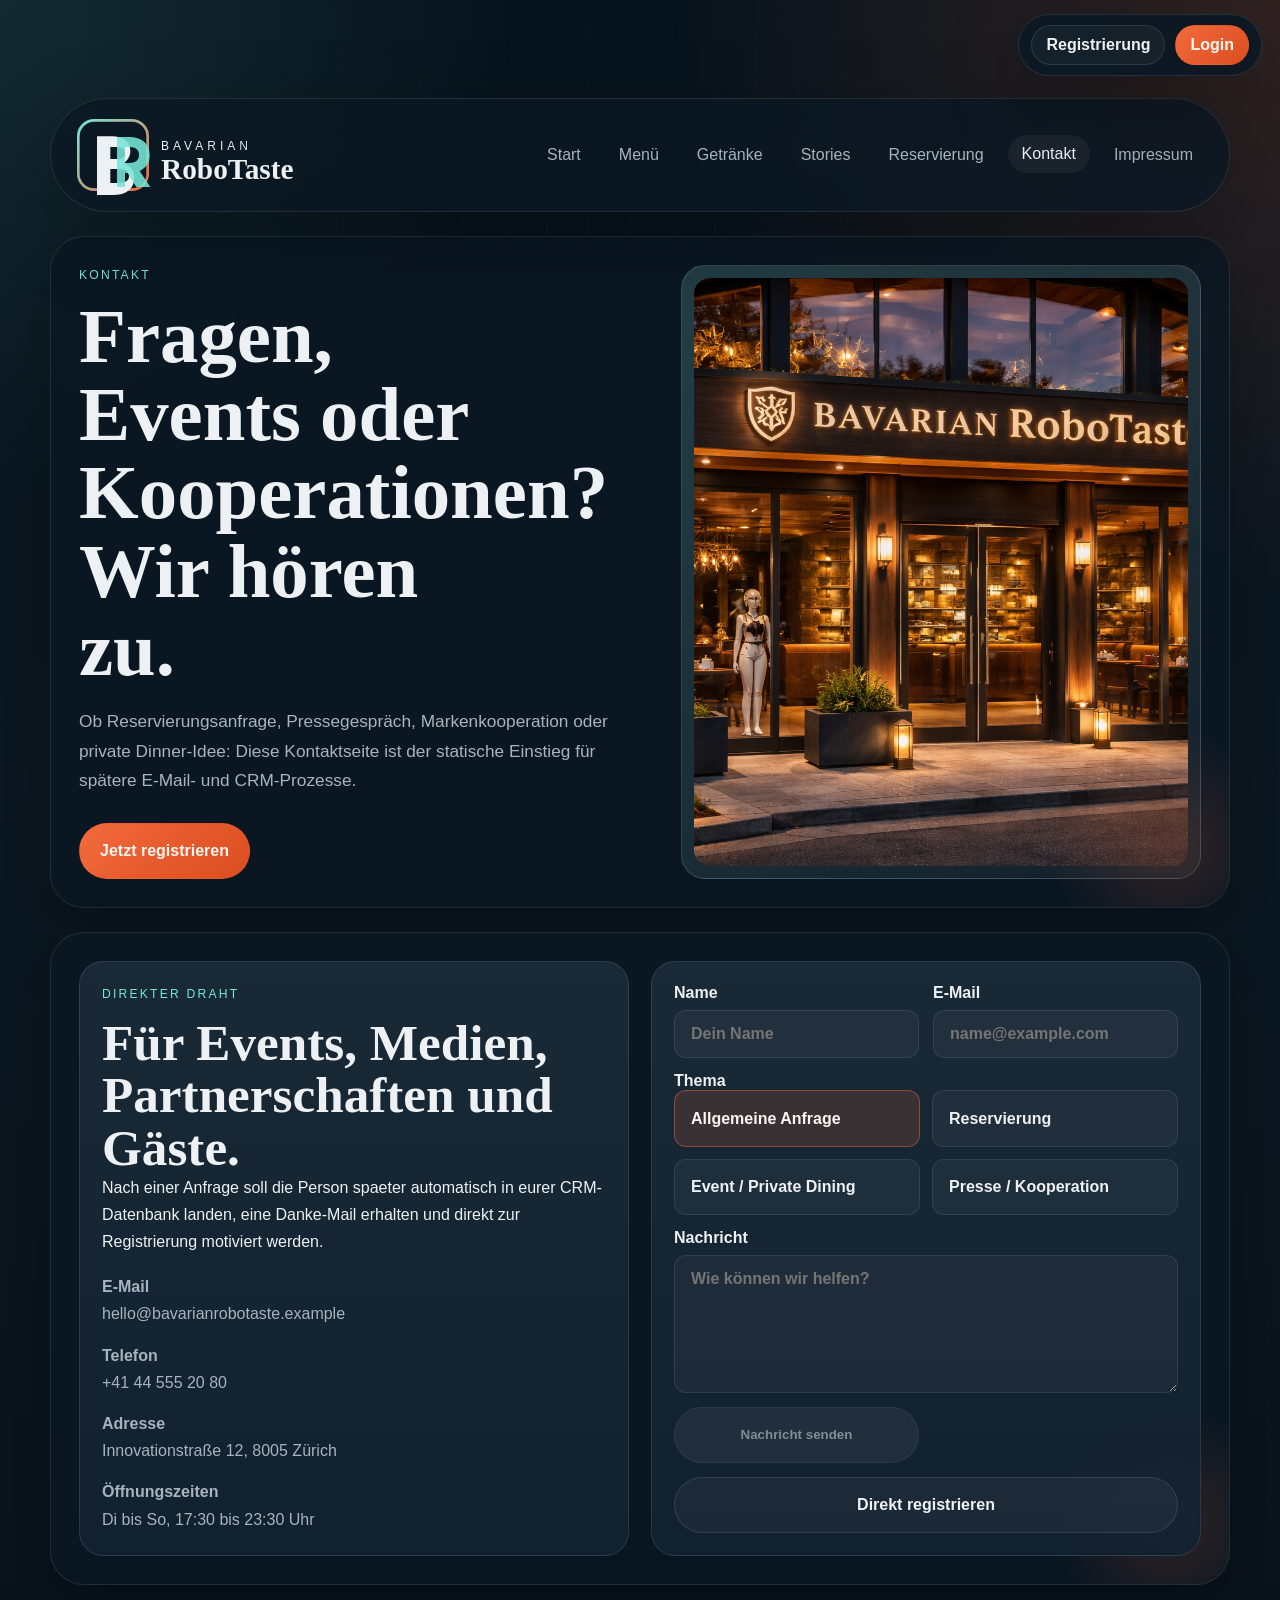
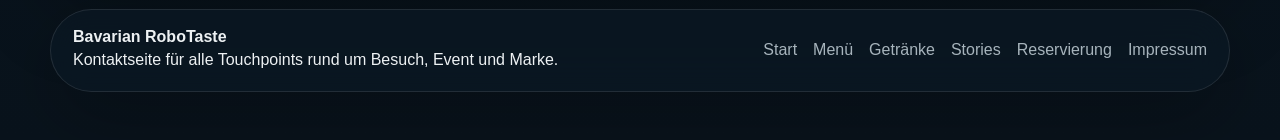
==== contact.html @ 545467db "Add restaurant web app flows and account features" ====
<!DOCTYPE html>
<html lang="de">
  <head>
    <meta charset="UTF-8" />
    <meta name="viewport" content="width=device-width, initial-scale=1.0" />
    <title>Bavarian RoboTaste | Kontakt</title>
    <meta
      name="description"
      content="Kontaktseite für Bavarian RoboTaste mit Anfrageformular, Kontaktdaten und Standortinformationen."
    />
    <link rel="stylesheet" href="styles/main.css" />
  </head>
  <body>
    <div class="site-shell">
      <header class="site-header reveal">
        <a class="brand" href="index.html">
          <img class="brand-mark" src="assets/logo/bavarian-robotaste-logo.svg" alt="Logo von Bavarian RoboTaste" />
        </a>
        <nav class="site-nav" aria-label="Hauptnavigation">
          <a href="index.html">Start</a>
          <a href="menu.html">Menü</a>
          <a href="drinks.html">Getränke</a>
          <a href="stories.html">Stories</a>
          <a href="reservation.html">Reservierung</a>
          <a class="is-active" href="contact.html">Kontakt</a>
          <a href="impressum.html">Impressum</a>
        </nav>
      </header>

      <main>
        <section class="hero hero-subpage reveal">
          <div class="hero-copy">
            <p class="eyebrow">Kontakt</p>
            <h1>Fragen, Events oder Kooperationen? Wir hören zu.</h1>
            <p class="lead">
              Ob Reservierungsanfrage, Pressegespräch, Markenkooperation oder private
              Dinner-Idee: Diese Kontaktseite ist der statische Einstieg für spätere
              E-Mail- und CRM-Prozesse.
            </p>
            <div class="hero-actions">
              <a class="button button-primary" href="register.html">Jetzt registrieren</a>
            </div>
          </div>
          <div class="hero-media glow-frame">
            <img
              src="assets/exterior/bavarian-robotaste-exterior-evening.png"
              alt="Bavarian RoboTaste bei Abendlicht"
            />
          </div>
        </section>

        <section class="section form-layout reveal">
          <div class="panel panel-copy">
            <p class="section-tag">Direkter Draht</p>
            <h2>Für Events, Medien, Partnerschaften und Gäste.</h2>
            <p>
              Nach einer Anfrage soll die Person spaeter automatisch in eurer CRM-Datenbank
              landen, eine Danke-Mail erhalten und direkt zur Registrierung motiviert werden.
            </p>
            <div class="contact-block">
              <p><strong>E-Mail</strong><br />hello@bavarianrobotaste.example</p>
              <p><strong>Telefon</strong><br />+41 44 555 20 80</p>
              <p><strong>Adresse</strong><br />Innovationstraße 12, 8005 Zürich</p>
              <p><strong>Öffnungszeiten</strong><br />Di bis So, 17:30 bis 23:30 Uhr</p>
            </div>
          </div>
          <form class="glass-form" data-contact-form novalidate>
            <div class="form-feedback field-span" data-contact-feedback aria-live="polite"></div>
            <label>
              Name
              <input type="text" name="name" placeholder="Dein Name" required />
            </label>
            <label>
              E-Mail
              <input type="email" name="email" placeholder="name@example.com" required />
            </label>
            <fieldset class="topic-group field-span">
              <legend>Thema</legend>
              <div class="topic-options">
                <label class="topic-option">
                  <input type="radio" name="topic" value="Allgemeine Anfrage" checked />
                  <span>Allgemeine Anfrage</span>
                </label>
                <label class="topic-option">
                  <input type="radio" name="topic" value="Reservierung" />
                  <span>Reservierung</span>
                </label>
                <label class="topic-option">
                  <input type="radio" name="topic" value="Event / Private Dining" />
                  <span>Event / Private Dining</span>
                </label>
                <label class="topic-option">
                  <input type="radio" name="topic" value="Presse / Kooperation" />
                  <span>Presse / Kooperation</span>
                </label>
              </div>
            </fieldset>
            <label class="field-span">
              Nachricht
              <textarea name="message" rows="6" placeholder="Wie können wir helfen?" required></textarea>
            </label>
            <button class="button button-primary" type="submit" data-contact-submit disabled>Nachricht senden</button>
            <a class="button button-secondary field-span" href="register.html">Direkt registrieren</a>
          </form>
        </section>
      </main>

      <footer class="site-footer reveal">
        <div>
          <strong>Bavarian RoboTaste</strong>
          <p>Kontaktseite für alle Touchpoints rund um Besuch, Event und Marke.</p>
        </div>
        <div class="footer-links">
          <a href="index.html">Start</a>
          <a href="menu.html">Menü</a>
          <a href="drinks.html">Getränke</a>
          <a href="stories.html">Stories</a>
          <a href="reservation.html">Reservierung</a>
          <a href="impressum.html">Impressum</a>
        </div>
      </footer>
    </div>

    <script src="scripts/main.js"></script>
  </body>
</html>
---- styles/main.css ----
:root {
  --bg: #07131c;
  --bg-soft: #0d1d29;
  --surface: rgba(11, 24, 35, 0.78);
  --surface-strong: rgba(15, 31, 45, 0.92);
  --surface-soft: rgba(255, 255, 255, 0.05);
  --text: #edf1f3;
  --muted: #a7b4bc;
  --line: rgba(255, 255, 255, 0.1);
  --accent: #f26a3d;
  --accent-soft: rgba(242, 106, 61, 0.18);
  --highlight: #77e5d8;
  --highlight-soft: rgba(119, 229, 216, 0.16);
  --shadow: 0 24px 80px rgba(0, 0, 0, 0.28);
  --radius-xl: 34px;
  --radius-lg: 24px;
  --radius-md: 18px;
  --radius-sm: 12px;
  --max-width: 1180px;
  --button-height: 56px;
}

* {
  box-sizing: border-box;
}

html {
  scroll-behavior: smooth;
}

body {
  margin: 0;
  min-height: 100vh;
  color: var(--text);
  font-family: "Trebuchet MS", "Segoe UI", sans-serif;
  background:
    radial-gradient(circle at top left, rgba(119, 229, 216, 0.11), transparent 24%),
    radial-gradient(circle at top right, rgba(242, 106, 61, 0.18), transparent 28%),
    linear-gradient(180deg, #07131c 0%, #0c1822 45%, #09131c 100%);
}

body.has-auth-rail {
  padding-top: 78px;
}

body::before {
  content: "";
  position: fixed;
  inset: 0;
  pointer-events: none;
  background-image:
    linear-gradient(rgba(255, 255, 255, 0.03) 1px, transparent 1px),
    linear-gradient(90deg, rgba(255, 255, 255, 0.03) 1px, transparent 1px);
  background-size: 42px 42px;
  mask-image: radial-gradient(circle at center, black, transparent 80%);
}

img {
  display: block;
  max-width: 100%;
}

a {
  color: inherit;
}

p {
  margin: 0;
  line-height: 1.7;
}

h1,
h2,
h3 {
  margin: 0;
  line-height: 1.02;
  font-family: Georgia, "Times New Roman", serif;
}

h1 {
  font-size: clamp(3rem, 6vw, 5.8rem);
  max-width: 11ch;
}

h2 {
  font-size: clamp(2rem, 4vw, 3.2rem);
}

h3 {
  font-size: 1.45rem;
}

.site-shell {
  width: min(calc(100% - 32px), var(--max-width));
  margin: 0 auto;
  padding: 20px 0 48px;
}

.site-header,
.hero,
.section,
.site-footer {
  border: 1px solid var(--line);
  background: var(--surface);
  backdrop-filter: blur(18px);
  box-shadow: var(--shadow);
}

.site-header,
.site-footer {
  border-radius: 999px;
}

.site-header {
  position: sticky;
  top: 14px;
  z-index: 20;
  display: flex;
  justify-content: space-between;
  align-items: center;
  gap: 20px;
  margin-bottom: 24px;
  padding: 16px 22px;
}

.brand {
  display: inline-flex;
  align-items: center;
  text-decoration: none;
  flex: 0 0 auto;
}

.brand-mark {
  width: 280px;
  height: auto;
  flex: 0 0 auto;
}

.brand-mark-large {
  width: 320px;
  height: auto;
}

.auth-rail {
  position: fixed;
  top: 14px;
  right: 18px;
  z-index: 80;
}

.auth-rail-card {
  display: flex;
  align-items: center;
  gap: 10px;
  padding: 10px 12px;
  border: 1px solid var(--line);
  border-radius: 999px;
  background: rgba(11, 24, 35, 0.92);
  backdrop-filter: blur(18px);
  box-shadow: var(--shadow);
}

.auth-rail-name {
  color: var(--text);
  font-weight: 700;
}

.auth-rail-link,
.auth-rail-button {
  display: inline-flex;
  align-items: center;
  justify-content: center;
  min-height: 40px;
  padding: 0 14px;
  border-radius: 999px;
  border: 1px solid rgba(255, 255, 255, 0.1);
  background: rgba(255, 255, 255, 0.04);
  color: var(--text);
  text-decoration: none;
  font: inherit;
  font-weight: 700;
  cursor: pointer;
}

.auth-rail-link.is-primary {
  border-color: transparent;
  background: linear-gradient(135deg, #f26a3d, #db4d1f);
  color: #fff5f0;
}

.auth-rail-button {
  background: rgba(255, 255, 255, 0.05);
}

.site-nav {
  display: flex;
  flex-wrap: wrap;
  gap: 10px;
}

.site-nav a,
.footer-links a {
  text-decoration: none;
}

.site-nav a {
  padding: 10px 14px;
  border-radius: 999px;
  color: var(--muted);
  transition: background-color 180ms ease, color 180ms ease, transform 180ms ease;
}

.site-nav a:hover,
.site-nav a.is-active {
  background: var(--surface-soft);
  color: var(--text);
  transform: translateY(-1px);
}

.hero,
.section {
  position: relative;
  overflow: hidden;
  border-radius: var(--radius-xl);
}

.hero {
  display: grid;
  grid-template-columns: 1.05fr 0.95fr;
  gap: 28px;
  min-height: 72vh;
  padding: 28px;
}

.hero-subpage-menu {
  grid-template-columns: 1fr 0.9fr;
  min-height: 68vh;
}

.hero-subpage-drinks {
  grid-template-columns: 1.08fr 0.82fr;
  min-height: 68vh;
}

.hero-home::after,
.hero-subpage::after,
.section::after {
  content: "";
  position: absolute;
  inset: auto -60px -60px auto;
  width: 240px;
  height: 240px;
  border-radius: 50%;
  background: radial-gradient(circle, rgba(242, 106, 61, 0.16), transparent 70%);
  pointer-events: none;
}

.hero-copy,
.hero-note,
.panel,
.feature-card,
.dish-card,
.story-panel,
.testimonial-card,
.legal-card,
.menu-item,
.glass-form,
.visual-card,
.quote-side,
.cta-panel,
.contact-block {
  position: relative;
  z-index: 1;
}

.hero-copy {
  align-self: center;
}

.lead {
  max-width: 62ch;
  margin-top: 18px;
  color: var(--muted);
  font-size: 1.08rem;
}

.eyebrow,
.section-tag,
.card-kicker {
  margin-bottom: 12px;
  color: var(--highlight);
  font-size: 0.76rem;
  letter-spacing: 0.18em;
  text-transform: uppercase;
}

.hero-actions,
.section-actions,
.cta-actions {
  display: flex;
  flex-wrap: wrap;
  gap: 14px;
}

.hero-actions {
  margin-top: 28px;
}

.button {
  display: inline-flex;
  align-items: center;
  justify-content: center;
  min-height: var(--button-height);
  padding: 0 20px;
  border-radius: 999px;
  border: 1px solid transparent;
  text-decoration: none;
  font-weight: 700;
  cursor: pointer;
  transition: transform 180ms ease, background-color 180ms ease, border-color 180ms ease;
}

.button:hover {
  transform: translateY(-2px);
}

.button:disabled {
  cursor: not-allowed;
  transform: none;
  color: rgba(237, 241, 243, 0.68);
  background: rgba(255, 255, 255, 0.08);
  border-color: rgba(255, 255, 255, 0.08);
  box-shadow: none;
}

.button-primary {
  color: #fff5f0;
  background: linear-gradient(135deg, #f26a3d, #db4d1f);
}

.button-secondary {
  border-color: var(--line);
  background: rgba(255, 255, 255, 0.04);
  color: var(--text);
}

.button-primary:disabled,
.button-secondary:disabled,
.button:disabled:hover {
  color: rgba(237, 241, 243, 0.68);
  background: rgba(255, 255, 255, 0.08);
  border-color: rgba(255, 255, 255, 0.08);
  transform: none;
  box-shadow: none;
  opacity: 0.72;
}

.stat-row,
.detail-list {
  margin: 28px 0 0;
  padding: 0;
  list-style: none;
}

.stat-row {
  display: flex;
  flex-wrap: wrap;
  gap: 22px;
}

.stat-row li {
  display: grid;
  gap: 4px;
}

.stat-row strong {
  font-size: 1.5rem;
}

.stat-row span,
.detail-list li,
.contact-block,
.testimonial-meta {
  color: var(--muted);
}

.hero-media,
.panel-visual,
.visual-card,
.quote-side {
  min-height: 100%;
}

.hero-media img,
.panel-visual img,
.visual-card img,
.quote-side img,
.dish-card-feature img,
.testimonial-card img {
  width: 100%;
  height: 100%;
  object-fit: cover;
}

.hero-media-menu img {
  object-position: center 39%;
}

.glow-frame,
.panel,
.feature-card,
.dish-card,
.story-panel,
.testimonial-card,
.legal-card,
.menu-item,
.glass-form,
.visual-card,
.quote-side,
.hero-note {
  border: 1px solid var(--line);
  border-radius: var(--radius-lg);
  background:
    linear-gradient(180deg, rgba(255, 255, 255, 0.05), rgba(255, 255, 255, 0.02)),
    var(--surface-strong);
}

.glow-frame {
  padding: 12px;
  background:
    linear-gradient(135deg, var(--highlight-soft), rgba(255, 255, 255, 0.02)),
    linear-gradient(180deg, rgba(255, 255, 255, 0.04), rgba(255, 255, 255, 0.02));
  border: 1px solid rgba(255, 255, 255, 0.14);
  border-radius: var(--radius-lg);
}

.glow-frame img {
  border-radius: calc(var(--radius-lg) - 8px);
  min-height: 100%;
}

.section {
  margin-top: 24px;
  padding: 28px;
}

.intro-grid,
.split-visual,
.form-layout,
.quote-banner,
.cta-panel {
  display: grid;
  grid-template-columns: 1fr 1fr;
  gap: 22px;
}

.section-stack {
  display: grid;
  gap: 24px;
}

.section-heading {
  max-width: 760px;
  display: grid;
  gap: 14px;
  margin-bottom: 8px;
}

.panel,
.feature-card,
.story-panel,
.testimonial-card,
.legal-card,
.menu-item {
  padding: 22px;
}

.feature-grid,
.menu-preview-grid,
.testimonial-grid,
.legal-grid {
  display: grid;
  gap: 18px;
}

.feature-grid {
  grid-template-columns: repeat(3, minmax(0, 1fr));
}

.menu-preview-grid {
  grid-template-columns: 1.2fr 1fr 1fr;
}

.dish-card-feature {
  grid-row: span 2;
  overflow: hidden;
  padding: 0;
}

.dish-card:not(.dish-card-feature) {
  overflow: hidden;
}

.dish-card:not(.dish-card-feature) img {
  width: 100%;
  aspect-ratio: 16 / 10;
  object-fit: cover;
  border-bottom: 1px solid var(--line);
}

.dish-trigger {
  cursor: pointer;
  transition: transform 180ms ease, border-color 180ms ease, box-shadow 180ms ease;
}

.dish-trigger:hover,
.dish-trigger:focus-visible {
  transform: translateY(-6px) scale(1.01);
  border-color: rgba(119, 229, 216, 0.34);
  box-shadow: 0 24px 44px rgba(0, 0, 0, 0.28);
  outline: none;
}

.dish-copy {
  display: grid;
  gap: 10px;
  padding: 20px;
}

.price-tag {
  display: inline-flex;
  align-items: center;
  width: fit-content;
  min-height: 34px;
  padding: 0 12px;
  border-radius: 999px;
  background: var(--accent-soft);
  color: #ffd9cd;
  font-weight: 700;
}

.story-band,
.legal-grid {
  grid-template-columns: repeat(2, minmax(0, 1fr));
}

.testimonial-grid {
  grid-template-columns: repeat(3, minmax(0, 1fr));
}

.testimonial-card {
  display: grid;
  gap: 16px;
}

.testimonial-card img {
  aspect-ratio: 4 / 5;
  border-radius: var(--radius-md);
}

blockquote {
  margin: 0;
  font-size: 1.08rem;
  line-height: 1.7;
}

.quote-side img {
  aspect-ratio: 4 / 5;
  object-fit: cover;
  border-radius: var(--radius-md);
}

.drinks-hero-visual {
  display: grid;
  align-items: stretch;
}

.drinks-hero-visual-card {
  display: grid;
  gap: 14px;
  padding: 20px;
  border: 1px solid var(--line);
  border-radius: var(--radius-lg);
  background:
    linear-gradient(180deg, rgba(255, 255, 255, 0.05), rgba(255, 255, 255, 0.02)),
    var(--surface-strong);
}

.drinks-hero-visual-card--tall {
  grid-template-rows: 1fr;
  height: 100%;
  min-height: 100%;
}

.drinks-hero-visual-card img {
  width: 100%;
  height: 100%;
  min-height: 560px;
  aspect-ratio: 4 / 5.2;
  object-fit: cover;
  object-position: center;
  border-radius: var(--radius-md);
}

.menu-section {
  display: grid;
  gap: 22px;
}

.menu-list {
  display: grid;
  gap: 16px;
}

.menu-item {
  display: grid;
  grid-template-columns: 136px 1fr auto;
  align-items: center;
  gap: 22px;
}

.menu-item-media {
  width: 136px;
  height: 104px;
  object-fit: cover;
  border-radius: var(--radius-sm);
  flex: 0 0 auto;
  transition: transform 220ms ease, box-shadow 220ms ease;
}

.menu-item:hover .menu-item-media,
.menu-item:focus-visible .menu-item-media {
  transform: scale(1.08);
  box-shadow: 0 16px 28px rgba(0, 0, 0, 0.26);
}

.menu-item > div {
  display: grid;
  gap: 6px;
  justify-items: end;
  text-align: right;
}

.drink-item {
  grid-template-columns: minmax(220px, 280px) 1fr auto;
  align-items: start;
}

.drink-name {
  align-self: start;
  text-align: left;
}

.drink-description {
  margin: 0;
  align-self: center;
  text-align: left;
  color: var(--muted);
}

.menu-item-featured {
  border-color: rgba(119, 229, 216, 0.28);
  box-shadow: inset 0 0 0 1px rgba(119, 229, 216, 0.08);
}

.glass-form {
  display: grid;
  grid-template-columns: repeat(2, minmax(0, 1fr));
  gap: 14px;
  padding: 22px;
}

.glass-form label {
  display: grid;
  gap: 8px;
  font-weight: 600;
}

.topic-group {
  display: grid;
  gap: 12px;
  margin: 0;
  padding: 0;
  border: 0;
}

.topic-group legend {
  padding: 0;
  font-weight: 600;
}

.topic-options {
  display: grid;
  grid-template-columns: repeat(2, minmax(0, 1fr));
  gap: 12px;
}

.topic-option {
  position: relative;
  display: block;
  cursor: pointer;
}

.topic-option input {
  position: absolute;
  inset: 0;
  opacity: 0;
  cursor: pointer;
}

.topic-option span {
  display: flex;
  align-items: center;
  min-height: 56px;
  padding: 0 16px;
  border: 1px solid rgba(255, 255, 255, 0.09);
  border-radius: var(--radius-sm);
  background: rgba(255, 255, 255, 0.04);
  color: var(--text);
  font-weight: 600;
  transition: border-color 180ms ease, background-color 180ms ease, transform 180ms ease;
}

.topic-option:hover span {
  border-color: rgba(119, 229, 216, 0.28);
  transform: translateY(-1px);
}

.topic-option input:checked + span {
  border-color: rgba(242, 106, 61, 0.45);
  background: rgba(242, 106, 61, 0.16);
  color: #fff5f0;
}

.field-span {
  grid-column: 1 / -1;
}

.glass-form input,
.glass-form select,
.glass-form textarea {
  width: 100%;
  padding: 14px 16px;
  color: var(--text);
  font: inherit;
  background: rgba(255, 255, 255, 0.04);
  border: 1px solid rgba(255, 255, 255, 0.09);
  border-radius: var(--radius-sm);
}

.glass-form select {
  color-scheme: dark;
}

.glass-form select option {
  color: var(--text);
  background: #162432;
}

.form-feedback {
  display: none;
  padding: 14px 16px;
  border: 1px solid var(--line);
  border-radius: var(--radius-sm);
  background: rgba(255, 255, 255, 0.04);
}

.form-feedback.is-visible {
  display: block;
}

.form-feedback.is-success {
  border-color: rgba(119, 229, 216, 0.34);
  background: rgba(119, 229, 216, 0.12);
  color: #d6fffa;
}

.form-feedback.is-error {
  border-color: rgba(242, 106, 61, 0.4);
  background: rgba(242, 106, 61, 0.12);
  color: #ffd9cd;
}

.glass-form textarea {
  resize: vertical;
}

.contact-block {
  display: grid;
  gap: 14px;
  margin-top: 18px;
}

.registration-shell {
  display: grid;
  grid-template-columns: 0.92fr 1.08fr;
  gap: 22px;
}

.registration-copy,
.registration-panel {
  height: 100%;
}

.registration-copy {
  display: grid;
  align-content: start;
  gap: 16px;
}

.registration-copy-story {
  display: grid;
  grid-template-columns: minmax(0, 1fr) 220px;
  gap: 18px;
  align-items: end;
}

.registration-copy-text {
  display: grid;
  gap: 16px;
}

.registration-visual {
  overflow: hidden;
  border: 1px solid var(--line);
  border-radius: var(--radius-lg);
  background: rgba(255, 255, 255, 0.03);
}

.registration-visual img {
  width: 100%;
  aspect-ratio: 4 / 4.6;
  object-fit: cover;
  object-position: center;
}

.registration-flow {
  display: grid;
  gap: 16px;
}

.registration-steps {
  display: grid;
  grid-template-columns: repeat(3, minmax(0, 1fr));
  gap: 12px;
}

.registration-step {
  display: grid;
  gap: 8px;
  padding: 16px 18px;
  border: 1px solid var(--line);
  border-radius: var(--radius-md);
  background: rgba(255, 255, 255, 0.03);
  color: var(--muted);
}

.registration-step span {
  display: inline-flex;
  align-items: center;
  justify-content: center;
  width: 34px;
  height: 34px;
  border-radius: 999px;
  border: 1px solid var(--line);
  font-weight: 700;
}

.registration-step.is-active {
  color: var(--text);
  border-color: rgba(119, 229, 216, 0.3);
  background:
    linear-gradient(180deg, rgba(119, 229, 216, 0.1), rgba(255, 255, 255, 0.03)),
    var(--surface-strong);
}

.registration-step.is-active span {
  border-color: rgba(119, 229, 216, 0.34);
  background: rgba(119, 229, 216, 0.14);
}

.registration-panel {
  display: grid;
  gap: 18px;
}

.registration-stage {
  display: grid;
  gap: 14px;
}

.registration-stage[hidden] {
  display: none;
}

.registration-intro {
  color: var(--muted);
}

.registration-form {
  grid-template-columns: repeat(2, minmax(0, 1fr));
}

.registration-status {
  display: none;
  padding: 14px 16px;
  border: 1px solid var(--line);
  border-radius: var(--radius-sm);
  background: rgba(255, 255, 255, 0.04);
}

.registration-status.is-visible {
  display: block;
}

.registration-status.is-error {
  border-color: rgba(242, 106, 61, 0.4);
  background: rgba(242, 106, 61, 0.12);
  color: #ffd9cd;
}

.registration-status.is-success {
  border-color: rgba(119, 229, 216, 0.34);
  background: rgba(119, 229, 216, 0.12);
  color: #d6fffa;
}

.registration-actions {
  display: flex;
  flex-wrap: wrap;
  gap: 12px;
}

.verification-note,
.mail-template-preview,
.success-card,
.success-summary {
  padding: 18px;
  border: 1px solid var(--line);
  border-radius: var(--radius-md);
  background: rgba(255, 255, 255, 0.03);
}

.verification-note[hidden] {
  display: none;
}

.mail-template-preview {
  display: grid;
  gap: 16px;
  color: var(--muted);
}

.success-card {
  display: grid;
  gap: 16px;
}

.success-summary {
  color: var(--muted);
}

.registration-disclaimer {
  padding: 24px;
  text-align: center;
  color: var(--muted);
  font-size: 1.02rem;
}

.account-shell {
  display: grid;
  grid-template-columns: 0.86fr 1.14fr;
  gap: 22px;
}

.account-copy,
.account-panel {
  height: 100%;
}

.account-copy {
  display: grid;
  align-content: start;
  gap: 16px;
}

.account-stack {
  display: grid;
  gap: 22px;
}

.account-panel {
  display: grid;
  gap: 16px;
}

.account-form {
  grid-template-columns: repeat(2, minmax(0, 1fr));
}

.hero-note {
  align-self: end;
  padding: 22px;
}

.detail-list {
  display: grid;
  gap: 10px;
}

.site-footer {
  display: flex;
  justify-content: space-between;
  align-items: center;
  gap: 18px;
  margin-top: 24px;
  padding: 18px 22px;
}

.footer-links {
  display: flex;
  flex-wrap: wrap;
  gap: 16px;
  color: var(--muted);
}

.dish-modal[hidden] {
  display: none;
}

.dish-modal {
  position: fixed;
  inset: 0;
  z-index: 60;
}

.dish-modal-backdrop {
  position: absolute;
  inset: 0;
  background: rgba(4, 10, 16, 0.76);
  backdrop-filter: blur(10px);
}

.dish-modal-panel {
  position: relative;
  z-index: 1;
  width: min(calc(100% - 24px), 860px);
  margin: 8vh auto 0;
  padding: 28px;
  border: 1px solid var(--line);
  border-radius: var(--radius-xl);
  background:
    radial-gradient(circle at top left, rgba(119, 229, 216, 0.08), transparent 28%),
    radial-gradient(circle at bottom right, rgba(242, 106, 61, 0.12), transparent 30%),
    var(--surface-strong);
  box-shadow: var(--shadow);
}

.dish-modal-hero {
  display: grid;
  grid-template-columns: 1.1fr 0.9fr;
  gap: 22px;
  align-items: start;
}

.dish-modal-head {
  display: grid;
  align-content: start;
  gap: 12px;
}

.dish-modal-image-wrap {
  overflow: hidden;
  min-height: 260px;
  border-radius: calc(var(--radius-xl) - 8px);
  border: 1px solid rgba(255, 255, 255, 0.08);
  background: rgba(255, 255, 255, 0.03);
}

.dish-modal-image-button {
  position: relative;
  width: 100%;
  height: 100%;
  min-height: 260px;
  padding: 0;
  border: 0;
  background: transparent;
  cursor: zoom-in;
}

.dish-modal-image-icon {
  position: absolute;
  top: 14px;
  right: 14px;
  z-index: 1;
  padding: 6px 10px;
  border: 1px solid rgba(255, 255, 255, 0.18);
  border-radius: 999px;
  background: rgba(7, 19, 28, 0.72);
  color: var(--text);
  font-weight: 700;
  letter-spacing: 0.08em;
}

.dish-modal-image {
  width: 100%;
  height: 100%;
  min-height: 260px;
  object-fit: cover;
  transition: transform 220ms ease;
}

.dish-modal-image-button:hover .dish-modal-image,
.dish-modal-image-button:focus-visible .dish-modal-image {
  transform: scale(1.06);
}

.image-lightbox[hidden] {
  display: none;
}

.image-lightbox {
  position: fixed;
  inset: 0;
  z-index: 80;
}

.image-lightbox-backdrop {
  position: absolute;
  inset: 0;
  background: rgba(4, 10, 16, 0.88);
  backdrop-filter: blur(10px);
}

.image-lightbox-panel {
  position: relative;
  z-index: 1;
  width: min(calc(100% - 24px), 1200px);
  margin: 4vh auto 0;
  padding: 18px;
  border: 1px solid var(--line);
  border-radius: var(--radius-xl);
  background: var(--surface-strong);
  box-shadow: var(--shadow);
}

.image-lightbox-image {
  width: 100%;
  max-height: 84vh;
  object-fit: contain;
}

.dish-modal-close {
  position: absolute;
  top: 14px;
  right: 14px;
  width: 42px;
  height: 42px;
  border: 1px solid var(--line);
  border-radius: 999px;
  background: rgba(255, 255, 255, 0.05);
  color: var(--text);
  font: inherit;
  font-size: 1.4rem;
  cursor: pointer;
}

.dish-modal-copy {
  margin-top: 16px;
  color: var(--muted);
  font-size: 1.04rem;
}

.dish-modal-meta {
  display: grid;
  grid-template-columns: 1.1fr 0.9fr;
  gap: 20px;
  margin-top: 22px;
}

.dish-modal-meta h3 {
  margin-bottom: 10px;
}

.dish-modal-meta > div,
.dish-modal-quote {
  padding: 18px;
  border: 1px solid var(--line);
  border-radius: var(--radius-lg);
  background: rgba(255, 255, 255, 0.03);
}

.dish-modal-meta > div {
  display: grid;
  gap: 10px;
}

.dish-modal-quote footer {
  margin-top: 14px;
  color: var(--highlight);
  font-size: 0.95rem;
}

.reveal {
  opacity: 0;
  transform: translateY(24px);
  transition: opacity 480ms ease, transform 480ms ease;
}

.reveal.is-visible {
  opacity: 1;
  transform: translateY(0);
}

@media (max-width: 980px) {
  .hero,
  .intro-grid,
  .split-visual,
  .form-layout,
  .quote-banner,
  .cta-panel,
  .feature-grid,
  .menu-preview-grid,
  .drinks-hero-visual,
  .testimonial-grid,
  .story-band,
  .legal-grid,
  .registration-shell,
  .account-shell,
  .account-form,
  .registration-steps,
  .dish-modal-hero,
  .dish-modal-meta,
  .glass-form {
    grid-template-columns: 1fr;
  }

  .topic-options {
    grid-template-columns: 1fr;
  }

  .registration-copy-story {
    grid-template-columns: 1fr;
  }

  .hero {
    min-height: unset;
  }

  .dish-card-feature {
    grid-row: auto;
  }

  .site-header,
  .site-footer,
  .menu-item {
    border-radius: 28px;
  }
}

@media (max-width: 720px) {
  .site-shell {
    width: min(calc(100% - 20px), var(--max-width));
    padding-top: 10px;
  }

  .auth-rail {
    right: 10px;
    left: 10px;
  }

  .auth-rail-card {
    justify-content: flex-end;
    flex-wrap: wrap;
  }

  .site-header,
  .site-footer {
    align-items: flex-start;
    flex-direction: column;
  }

  .brand-mark-large {
    width: 250px;
  }

  .hero,
  .section {
    padding: 20px;
  }

  h1 {
    max-width: 100%;
  }

  .menu-item {
    grid-template-columns: 1fr;
    justify-items: stretch;
  }

  .drink-item {
    grid-template-columns: 1fr;
  }

  .menu-item-media {
    width: 100%;
    height: 220px;
  }

  .menu-item > div {
    justify-items: start;
    text-align: left;
  }
}
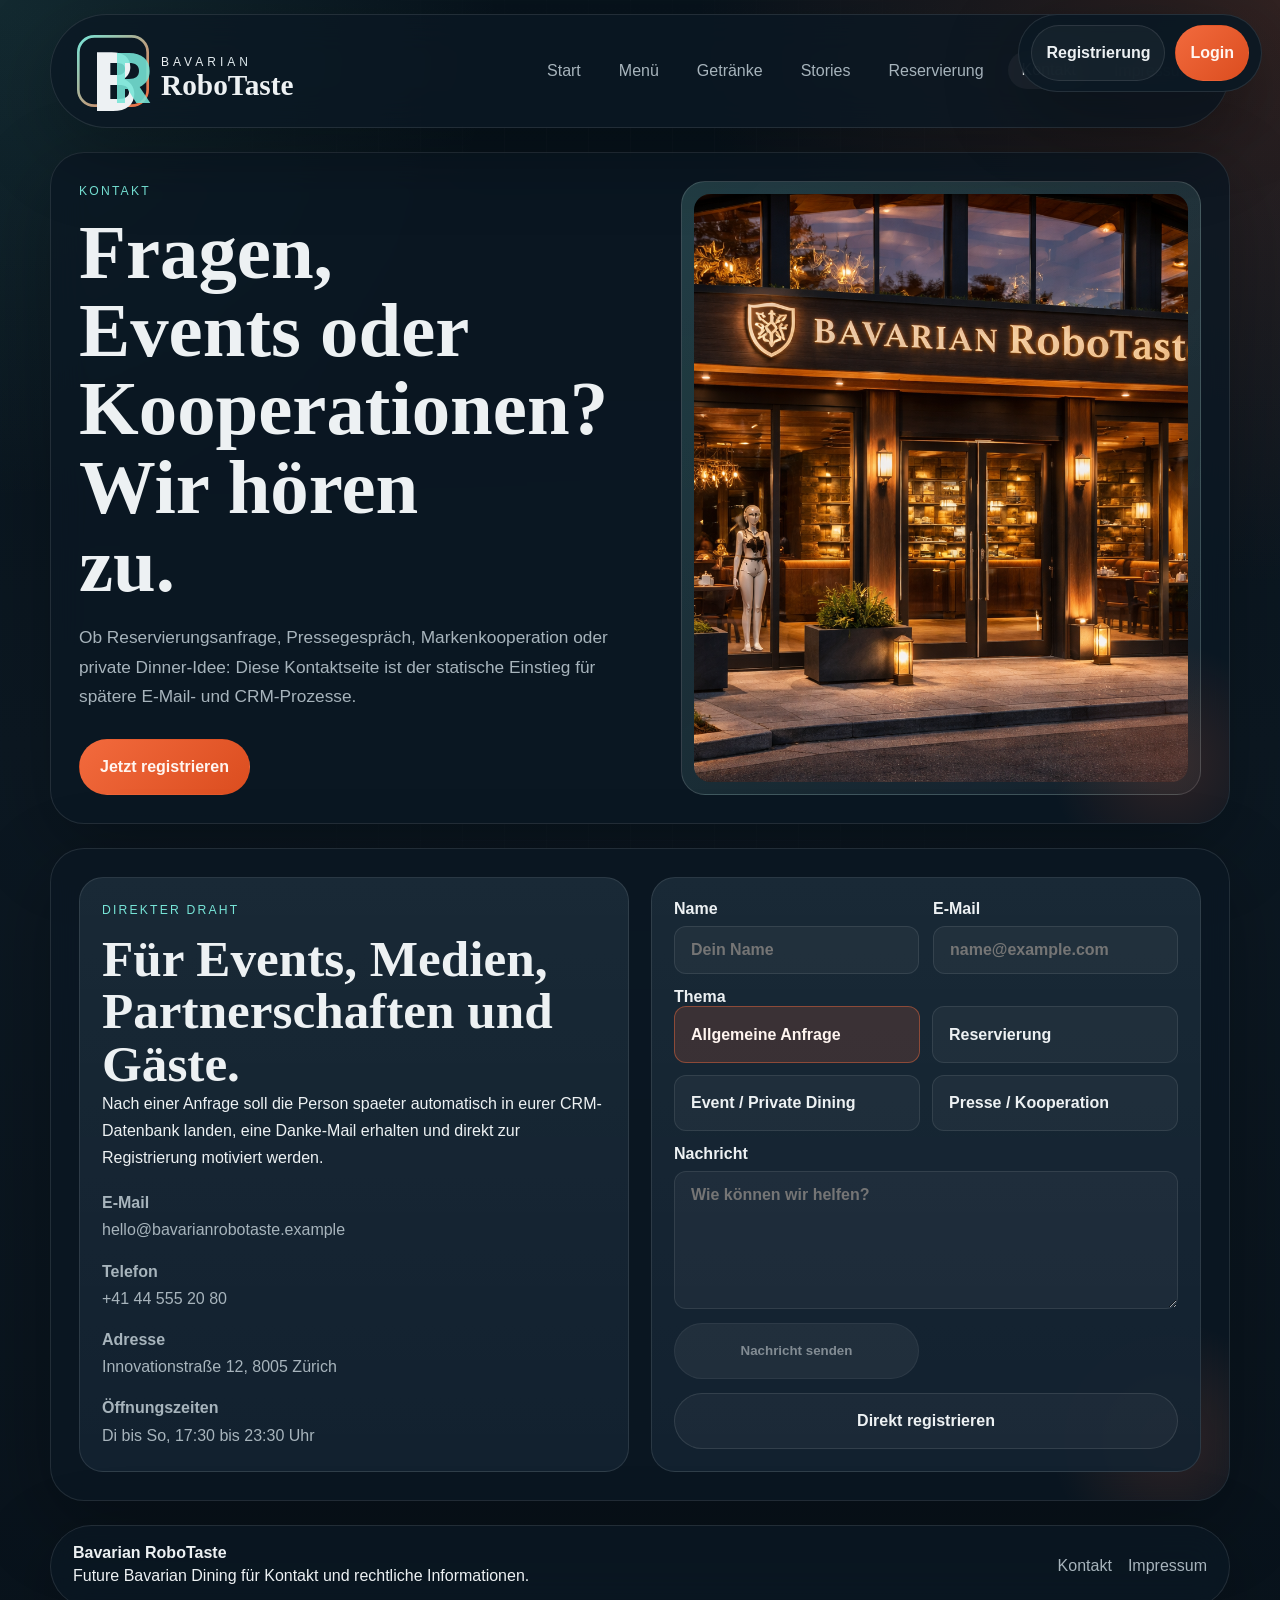
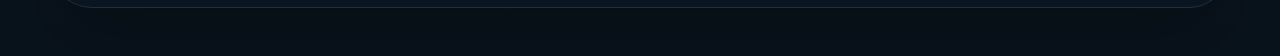
==== commit 60ecaf8e: "Update site pages and layout assets" ====
--- a/contact.html
+++ b/contact.html
@@ -12,20 +12,7 @@
   </head>
   <body>
     <div class="site-shell">
-      <header class="site-header reveal">
-        <a class="brand" href="index.html">
-          <img class="brand-mark" src="assets/logo/bavarian-robotaste-logo.svg" alt="Logo von Bavarian RoboTaste" />
-        </a>
-        <nav class="site-nav" aria-label="Hauptnavigation">
-          <a href="index.html">Start</a>
-          <a href="menu.html">Menü</a>
-          <a href="drinks.html">Getränke</a>
-          <a href="stories.html">Stories</a>
-          <a href="reservation.html">Reservierung</a>
-          <a class="is-active" href="contact.html">Kontakt</a>
-          <a href="impressum.html">Impressum</a>
-        </nav>
-      </header>
+      <header class="site-header reveal" data-site-header></header>
 
       <main>
         <section class="hero hero-subpage reveal">
@@ -105,22 +92,10 @@
         </section>
       </main>
 
-      <footer class="site-footer reveal">
-        <div>
-          <strong>Bavarian RoboTaste</strong>
-          <p>Kontaktseite für alle Touchpoints rund um Besuch, Event und Marke.</p>
-        </div>
-        <div class="footer-links">
-          <a href="index.html">Start</a>
-          <a href="menu.html">Menü</a>
-          <a href="drinks.html">Getränke</a>
-          <a href="stories.html">Stories</a>
-          <a href="reservation.html">Reservierung</a>
-          <a href="impressum.html">Impressum</a>
-        </div>
-      </footer>
+      <footer class="site-footer reveal" data-site-footer></footer>
     </div>
 
+    <script src="scripts/layout.js"></script>
     <script src="scripts/main.js"></script>
   </body>
 </html>
--- a/styles/main.css
+++ b/styles/main.css
@@ -40,7 +40,7 @@
 }
 
 body.has-auth-rail {
-  padding-top: 78px;
+  padding-top: 0;
 }
 
 body::before {
@@ -93,7 +93,7 @@
 .site-shell {
   width: min(calc(100% - 32px), var(--max-width));
   margin: 0 auto;
-  padding: 20px 0 48px;
+  padding: 14px 0 48px;
 }
 
 .site-header,
@@ -170,7 +170,7 @@
   display: inline-flex;
   align-items: center;
   justify-content: center;
-  min-height: 40px;
+  min-height: var(--button-height);
   padding: 0 14px;
   border-radius: 999px;
   border: 1px solid rgba(255, 255, 255, 0.1);
